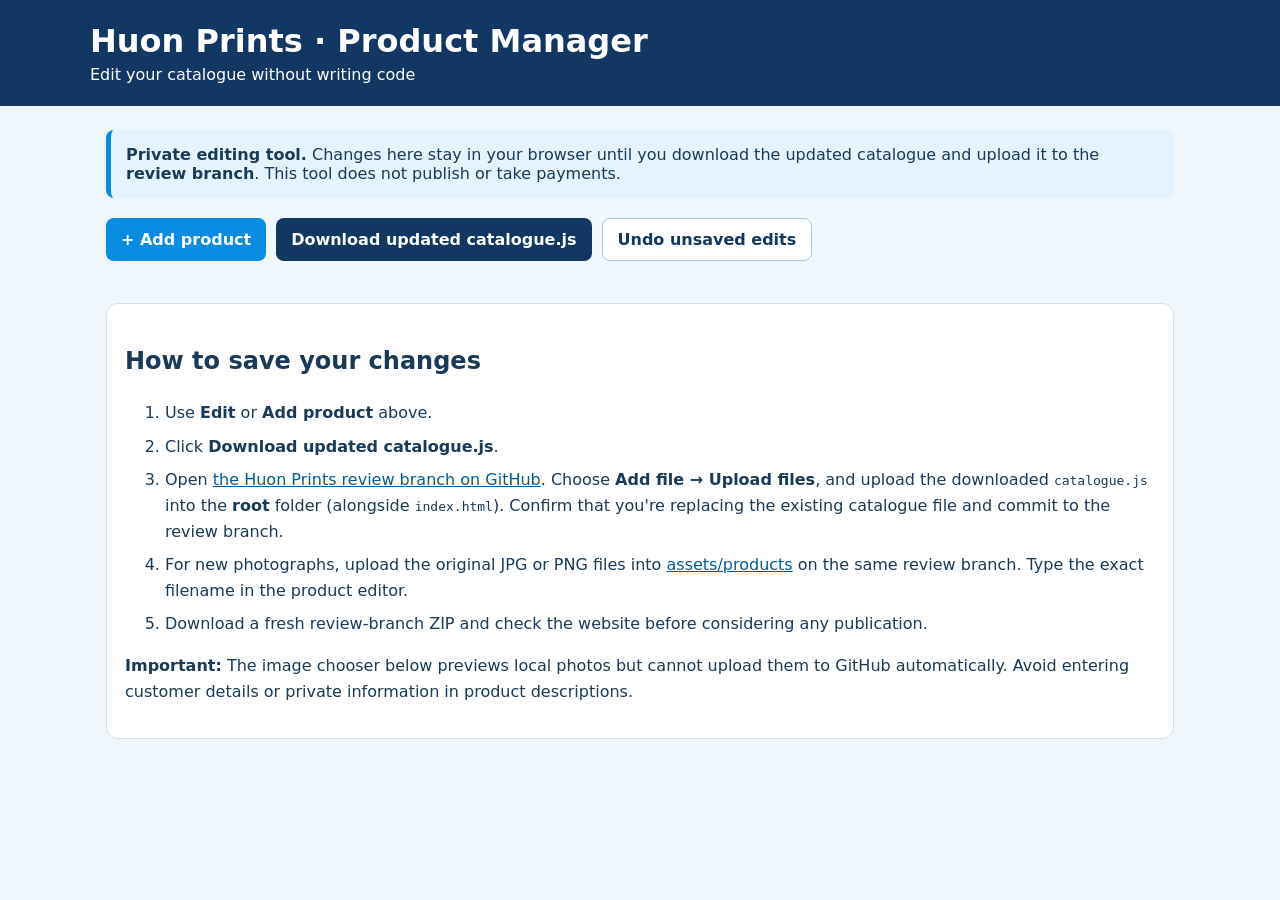
==== admin.html @ aa740446 "Add free browser-based catalogue editor to review branch" ====
<!doctype html>
<html lang="en"><head><meta charset="utf-8"><meta name="viewport" content="width=device-width,initial-scale=1"><title>Huon Prints | Product Manager</title>
<style>
:root{font-family:system-ui,-apple-system,Segoe UI,sans-serif;color:#193a59;background:#f0f7fc}*{box-sizing:border-box}body{margin:0}header{background:#123763;color:#fff;padding:22px max(16px,calc((100vw - 1100px)/2))}header h1{margin:0 0 5px}header p{margin:0}main{max-width:1100px;margin:auto;padding:24px 16px 70px}.notice{background:#e5f3ff;border-left:5px solid #078be3;padding:15px;border-radius:8px;margin-bottom:20px}.toolbar{display:flex;flex-wrap:wrap;gap:10px;margin:18px 0}.button,button{border:0;background:#078be3;color:white;padding:11px 15px;border-radius:8px;cursor:pointer;font:inherit;font-weight:650}.secondary{background:#123763}.light{background:white;color:#123763;border:1px solid #a5c7df}.danger{background:#a02937}.product-list{display:grid;grid-template-columns:repeat(auto-fit,minmax(230px,1fr));gap:14px}.tile{background:#fff;border:1px solid #cfe2ef;border-radius:12px;padding:14px;display:flex;flex-direction:column;gap:8px}.tile img{width:100%;height:150px;object-fit:contain;background:#edf6fc;border-radius:8px}.tile strong{font-size:1.05rem}.tile button{margin-top:auto}.muted{color:#58748a;font-size:.88rem}dialog{border:0;border-radius:14px;box-shadow:0 12px 60px #001b3660;width:min(650px,calc(100vw - 24px));max-height:90vh;padding:22px}dialog::backdrop{background:#001b3688}form{display:grid;gap:12px}label{display:grid;gap:5px;font-weight:650}input,select,textarea{font:inherit;border:1px solid #a6c0d2;border-radius:7px;padding:10px;width:100%}input[type=checkbox]{width:auto}input[type=file]{padding:7px}.row{display:flex;flex-wrap:wrap;gap:10px;align-items:center}.row>*{flex:1}.checkbox{display:flex;align-items:center;gap:9px}.checkbox input{flex:0}.steps{background:#fff;border:1px solid #d0e1ee;padding:18px;border-radius:12px;margin-top:24px;line-height:1.6}.steps li{margin-bottom:8px}a{color:#005c9b}#status{font-weight:650}code{overflow-wrap:anywhere}@media(max-width:520px){.row{display:grid}.row>*{width:100%}}
</style></head><body>
<header><h1>Huon Prints · Product Manager</h1><p>Edit your catalogue without writing code</p></header>
<main>
<div class="notice"><strong>Private editing tool.</strong> Changes here stay in your browser until you download the updated catalogue and upload it to the <strong>review branch</strong>. This tool does not publish or take payments.</div>
<div class="toolbar"><button id="add">+ Add product</button><button id="export" class="secondary">Download updated catalogue.js</button><button id="restore" class="light">Undo unsaved edits</button></div>
<p id="status" role="status"></p><section id="products" class="product-list" aria-label="Products"></section>
<section class="steps"><h2>How to save your changes</h2><ol><li>Use <strong>Edit</strong> or <strong>Add product</strong> above.</li><li>Click <strong>Download updated catalogue.js</strong>.</li><li>Open <a href="https://github.com/Huonprints/Huon-Prints/tree/huon-catalogue-review-20261024" target="_blank" rel="noopener">the Huon Prints review branch on GitHub</a>. Choose <strong>Add file → Upload files</strong>, and upload the downloaded <code>catalogue.js</code> into the <strong>root</strong> folder (alongside <code>index.html</code>). Confirm that you're replacing the existing catalogue file and commit to the review branch.</li><li>For new photographs, upload the original JPG or PNG files into <a href="https://github.com/Huonprints/Huon-Prints/tree/huon-catalogue-review-20261024/assets/products" target="_blank" rel="noopener">assets/products</a> on the same review branch. Type the exact filename in the product editor.</li><li>Download a fresh review-branch ZIP and check the website before considering any publication.</li></ol><p><strong>Important:</strong> The image chooser below previews local photos but cannot upload them to GitHub automatically. Avoid entering customer details or private information in product descriptions.</p></section>
</main>
<dialog id="editor"><form id="productForm"><h2 id="editorTitle">Edit product</h2>
<label>Product name<input id="name" required maxlength="120"></label>
<div class="row"><label>Category<select id="category"><option>Fidgets &amp; Toys</option><option>Home &amp; Gifts</option><option>Halloween Decorations</option><option>Christmas Decorations</option><option>Custom Prints</option></select></label><label>Price (AUD, leave blank for quote)<input id="price" type="number" min="0" step=".01"></label></div>
<label>Description<textarea id="description" rows="3" required></textarea></label>
<label class="checkbox"><input id="available" type="checkbox" checked> Available to order (untick for sold out)</label>
<label>Main photo filename in assets/products<input id="photo" placeholder="twisty-fidget.jpg"></label>
<label>Additional photo filenames (one per line)<textarea id="gallery" rows="3" placeholder="photo-side.jpg&#10;photo-detail.jpg"></textarea></label>
<label>Preview a local photo (does not upload it)<input id="previewFile" type="file" accept="image/png,image/jpeg,image/webp"></label>
<img id="preview" alt="Local photograph preview" hidden style="max-width:100%;max-height:170px;object-fit:contain">
<div class="row"><label>Bundle quantity (optional)<input id="bundleQty" type="number" min="2" step="1"></label><label>Bundle price (AUD)<input id="bundlePrice" type="number" min="0" step=".01"></label></div>
<label>Video URL (optional)<input id="video" type="url" placeholder="https://..."></label>
<div class="row"><button type="submit">Save product</button><button id="cancel" type="button" class="light">Cancel</button><button id="remove" type="button" class="danger">Remove product</button></div>
</form></dialog>
<script src="catalogue.js"></script><script src="admin.js"></script></body></html>
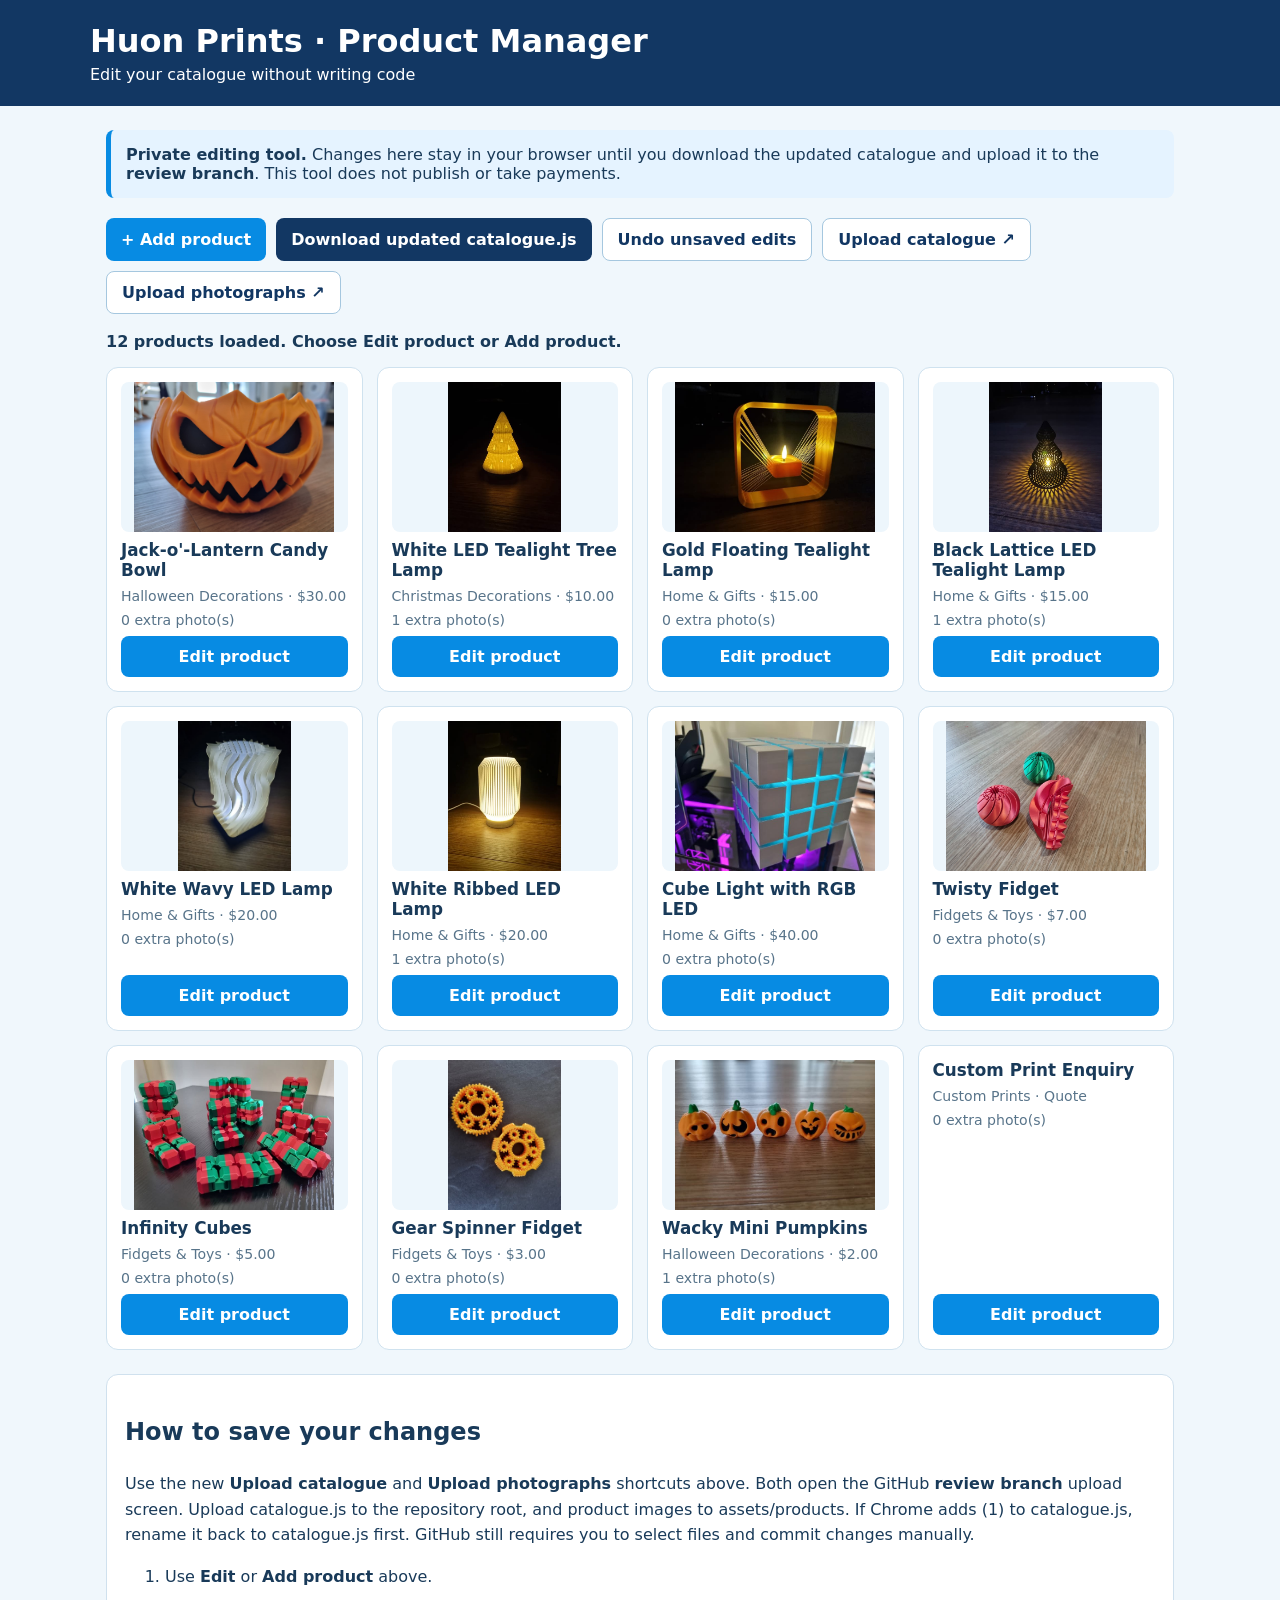
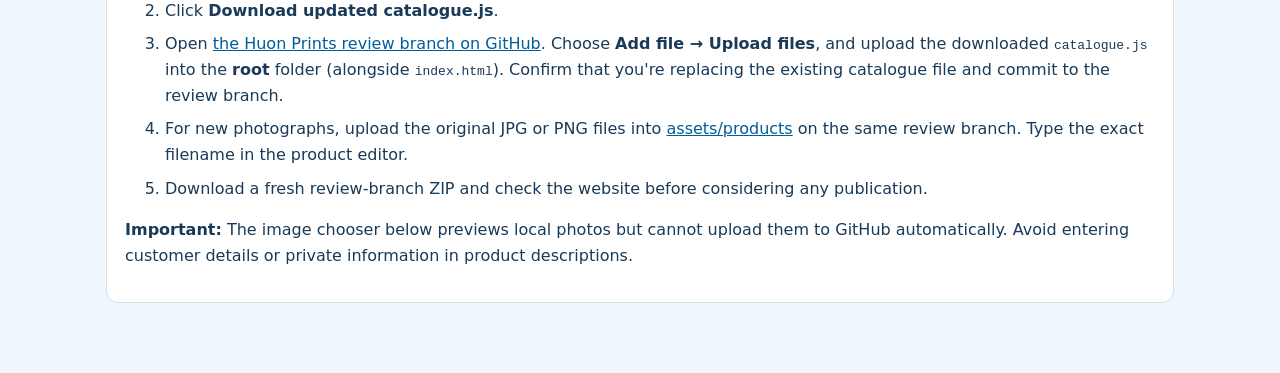
==== commit 85def2f9: "Add review branch upload shortcuts to product manager" ====
--- a/admin.html
+++ b/admin.html
@@ -1,14 +1,14 @@
 <!doctype html>
 <html lang="en"><head><meta charset="utf-8"><meta name="viewport" content="width=device-width,initial-scale=1"><title>Huon Prints | Product Manager</title>
 <style>
-:root{font-family:system-ui,-apple-system,Segoe UI,sans-serif;color:#193a59;background:#f0f7fc}*{box-sizing:border-box}body{margin:0}header{background:#123763;color:#fff;padding:22px max(16px,calc((100vw - 1100px)/2))}header h1{margin:0 0 5px}header p{margin:0}main{max-width:1100px;margin:auto;padding:24px 16px 70px}.notice{background:#e5f3ff;border-left:5px solid #078be3;padding:15px;border-radius:8px;margin-bottom:20px}.toolbar{display:flex;flex-wrap:wrap;gap:10px;margin:18px 0}.button,button{border:0;background:#078be3;color:white;padding:11px 15px;border-radius:8px;cursor:pointer;font:inherit;font-weight:650}.secondary{background:#123763}.light{background:white;color:#123763;border:1px solid #a5c7df}.danger{background:#a02937}.product-list{display:grid;grid-template-columns:repeat(auto-fit,minmax(230px,1fr));gap:14px}.tile{background:#fff;border:1px solid #cfe2ef;border-radius:12px;padding:14px;display:flex;flex-direction:column;gap:8px}.tile img{width:100%;height:150px;object-fit:contain;background:#edf6fc;border-radius:8px}.tile strong{font-size:1.05rem}.tile button{margin-top:auto}.muted{color:#58748a;font-size:.88rem}dialog{border:0;border-radius:14px;box-shadow:0 12px 60px #001b3660;width:min(650px,calc(100vw - 24px));max-height:90vh;padding:22px}dialog::backdrop{background:#001b3688}form{display:grid;gap:12px}label{display:grid;gap:5px;font-weight:650}input,select,textarea{font:inherit;border:1px solid #a6c0d2;border-radius:7px;padding:10px;width:100%}input[type=checkbox]{width:auto}input[type=file]{padding:7px}.row{display:flex;flex-wrap:wrap;gap:10px;align-items:center}.row>*{flex:1}.checkbox{display:flex;align-items:center;gap:9px}.checkbox input{flex:0}.steps{background:#fff;border:1px solid #d0e1ee;padding:18px;border-radius:12px;margin-top:24px;line-height:1.6}.steps li{margin-bottom:8px}a{color:#005c9b}#status{font-weight:650}code{overflow-wrap:anywhere}@media(max-width:520px){.row{display:grid}.row>*{width:100%}}
+:root{font-family:system-ui,-apple-system,Segoe UI,sans-serif;color:#193a59;background:#f0f7fc}*{box-sizing:border-box}body{margin:0}header{background:#123763;color:#fff;padding:22px max(16px,calc((100vw - 1100px)/2))}header h1{margin:0 0 5px}header p{margin:0}main{max-width:1100px;margin:auto;padding:24px 16px 70px}.notice{background:#e5f3ff;border-left:5px solid #078be3;padding:15px;border-radius:8px;margin-bottom:20px}.toolbar{display:flex;flex-wrap:wrap;gap:10px;margin:18px 0}.button,button{border:0;background:#078be3;color:white;padding:11px 15px;border-radius:8px;cursor:pointer;font:inherit;font-weight:650}.toolbar a.button{display:inline-flex;align-items:center;text-decoration:none;font-weight:650}.secondary{background:#123763}.light{background:white;color:#123763;border:1px solid #a5c7df}.danger{background:#a02937}.product-list{display:grid;grid-template-columns:repeat(auto-fit,minmax(230px,1fr));gap:14px}.tile{background:#fff;border:1px solid #cfe2ef;border-radius:12px;padding:14px;display:flex;flex-direction:column;gap:8px}.tile img{width:100%;height:150px;object-fit:contain;background:#edf6fc;border-radius:8px}.tile strong{font-size:1.05rem}.tile button{margin-top:auto}.muted{color:#58748a;font-size:.88rem}dialog{border:0;border-radius:14px;box-shadow:0 12px 60px #001b3660;width:min(650px,calc(100vw - 24px));max-height:90vh;padding:22px}dialog::backdrop{background:#001b3688}form{display:grid;gap:12px}label{display:grid;gap:5px;font-weight:650}input,select,textarea{font:inherit;border:1px solid #a6c0d2;border-radius:7px;padding:10px;width:100%}input[type=checkbox]{width:auto}input[type=file]{padding:7px}.row{display:flex;flex-wrap:wrap;gap:10px;align-items:center}.row>*{flex:1}.checkbox{display:flex;align-items:center;gap:9px}.checkbox input{flex:0}.steps{background:#fff;border:1px solid #d0e1ee;padding:18px;border-radius:12px;margin-top:24px;line-height:1.6}.steps li{margin-bottom:8px}a{color:#005c9b}#status{font-weight:650}code{overflow-wrap:anywhere}@media(max-width:520px){.row{display:grid}.row>*{width:100%}}
 </style></head><body>
 <header><h1>Huon Prints · Product Manager</h1><p>Edit your catalogue without writing code</p></header>
 <main>
 <div class="notice"><strong>Private editing tool.</strong> Changes here stay in your browser until you download the updated catalogue and upload it to the <strong>review branch</strong>. This tool does not publish or take payments.</div>
-<div class="toolbar"><button id="add">+ Add product</button><button id="export" class="secondary">Download updated catalogue.js</button><button id="restore" class="light">Undo unsaved edits</button></div>
+<div class="toolbar"><button id="add">+ Add product</button><button id="export" class="secondary">Download updated catalogue.js</button><button id="restore" class="light">Undo unsaved edits</button><a class="button light" href="https://github.com/Huonprints/Huon-Prints/upload/huon-catalogue-review-20261024" target="_blank" rel="noopener">Upload catalogue ↗</a><a class="button light" href="https://github.com/Huonprints/Huon-Prints/upload/huon-catalogue-review-20261024/assets/products" target="_blank" rel="noopener">Upload photographs ↗</a></div>
 <p id="status" role="status"></p><section id="products" class="product-list" aria-label="Products"></section>
-<section class="steps"><h2>How to save your changes</h2><ol><li>Use <strong>Edit</strong> or <strong>Add product</strong> above.</li><li>Click <strong>Download updated catalogue.js</strong>.</li><li>Open <a href="https://github.com/Huonprints/Huon-Prints/tree/huon-catalogue-review-20261024" target="_blank" rel="noopener">the Huon Prints review branch on GitHub</a>. Choose <strong>Add file → Upload files</strong>, and upload the downloaded <code>catalogue.js</code> into the <strong>root</strong> folder (alongside <code>index.html</code>). Confirm that you're replacing the existing catalogue file and commit to the review branch.</li><li>For new photographs, upload the original JPG or PNG files into <a href="https://github.com/Huonprints/Huon-Prints/tree/huon-catalogue-review-20261024/assets/products" target="_blank" rel="noopener">assets/products</a> on the same review branch. Type the exact filename in the product editor.</li><li>Download a fresh review-branch ZIP and check the website before considering any publication.</li></ol><p><strong>Important:</strong> The image chooser below previews local photos but cannot upload them to GitHub automatically. Avoid entering customer details or private information in product descriptions.</p></section>
+<section class="steps"><h2>How to save your changes</h2><p>Use the new <strong>Upload catalogue</strong> and <strong>Upload photographs</strong> shortcuts above. Both open the GitHub <strong>review branch</strong> upload screen. Upload catalogue.js to the repository root, and product images to assets/products. If Chrome adds (1) to catalogue.js, rename it back to catalogue.js first. GitHub still requires you to select files and commit changes manually.</p><ol><li>Use <strong>Edit</strong> or <strong>Add product</strong> above.</li><li>Click <strong>Download updated catalogue.js</strong>.</li><li>Open <a href="https://github.com/Huonprints/Huon-Prints/tree/huon-catalogue-review-20261024" target="_blank" rel="noopener">the Huon Prints review branch on GitHub</a>. Choose <strong>Add file → Upload files</strong>, and upload the downloaded <code>catalogue.js</code> into the <strong>root</strong> folder (alongside <code>index.html</code>). Confirm that you're replacing the existing catalogue file and commit to the review branch.</li><li>For new photographs, upload the original JPG or PNG files into <a href="https://github.com/Huonprints/Huon-Prints/tree/huon-catalogue-review-20261024/assets/products" target="_blank" rel="noopener">assets/products</a> on the same review branch. Type the exact filename in the product editor.</li><li>Download a fresh review-branch ZIP and check the website before considering any publication.</li></ol><p><strong>Important:</strong> The image chooser below previews local photos but cannot upload them to GitHub automatically. Avoid entering customer details or private information in product descriptions.</p></section>
 </main>
 <dialog id="editor"><form id="productForm"><h2 id="editorTitle">Edit product</h2>
 <label>Product name<input id="name" required maxlength="120"></label>
@@ -17,8 +17,8 @@
 <label class="checkbox"><input id="available" type="checkbox" checked> Available to order (untick for sold out)</label>
 <label>Main photo filename in assets/products<input id="photo" placeholder="twisty-fidget.jpg"></label>
 <label>Additional photo filenames (one per line)<textarea id="gallery" rows="3" placeholder="photo-side.jpg&#10;photo-detail.jpg"></textarea></label>
-<label>Preview a local photo (does not upload it)<input id="previewFile" type="file" accept="image/png,image/jpeg,image/webp"></label>
-<img id="preview" alt="Local photograph preview" hidden style="max-width:100%;max-height:170px;object-fit:contain">
+<label>Choose main photograph (fills filename automatically; upload separately)<input id="previewFile" type="file" accept="image/png,image/jpeg,image/webp"></label>
+<p class="muted" id="photoHelp">Choosing a photograph fills its filename, but does not upload it.</p><img id="preview" alt="Local photograph preview" hidden style="max-width:100%;max-height:170px;object-fit:contain">
 <div class="row"><label>Bundle quantity (optional)<input id="bundleQty" type="number" min="2" step="1"></label><label>Bundle price (AUD)<input id="bundlePrice" type="number" min="0" step=".01"></label></div>
 <label>Video URL (optional)<input id="video" type="url" placeholder="https://..."></label>
 <div class="row"><button type="submit">Save product</button><button id="cancel" type="button" class="light">Cancel</button><button id="remove" type="button" class="danger">Remove product</button></div>
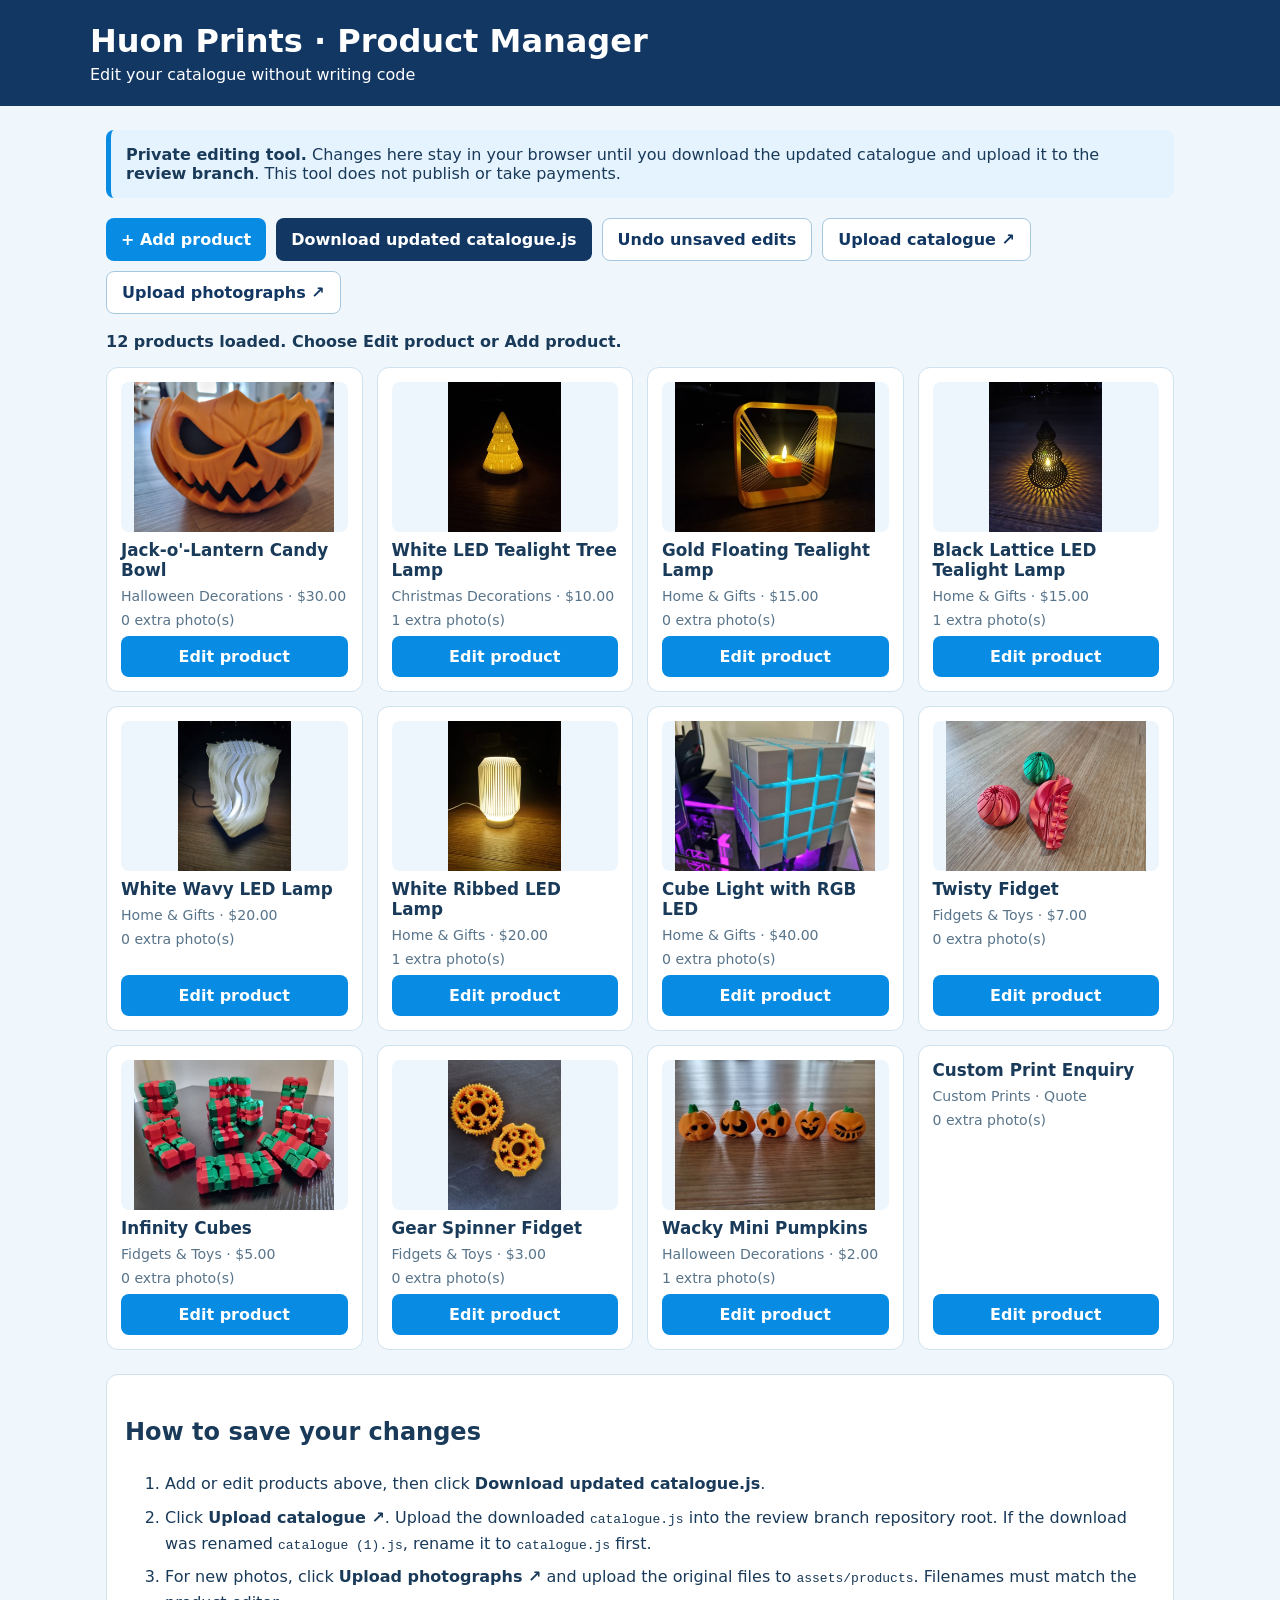
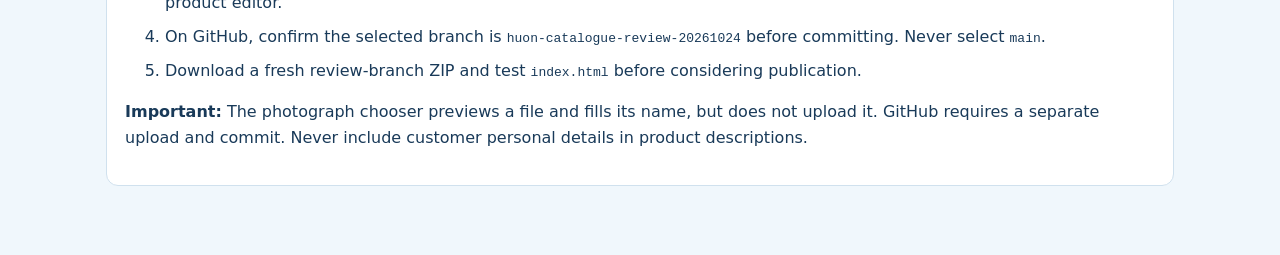
==== commit 42e52fcf: "Consolidate safe review-branch upload instructions" ====
--- a/admin.html
+++ b/admin.html
@@ -8,7 +8,7 @@
 <div class="notice"><strong>Private editing tool.</strong> Changes here stay in your browser until you download the updated catalogue and upload it to the <strong>review branch</strong>. This tool does not publish or take payments.</div>
 <div class="toolbar"><button id="add">+ Add product</button><button id="export" class="secondary">Download updated catalogue.js</button><button id="restore" class="light">Undo unsaved edits</button><a class="button light" href="https://github.com/Huonprints/Huon-Prints/upload/huon-catalogue-review-20261024" target="_blank" rel="noopener">Upload catalogue ↗</a><a class="button light" href="https://github.com/Huonprints/Huon-Prints/upload/huon-catalogue-review-20261024/assets/products" target="_blank" rel="noopener">Upload photographs ↗</a></div>
 <p id="status" role="status"></p><section id="products" class="product-list" aria-label="Products"></section>
-<section class="steps"><h2>How to save your changes</h2><p>Use the new <strong>Upload catalogue</strong> and <strong>Upload photographs</strong> shortcuts above. Both open the GitHub <strong>review branch</strong> upload screen. Upload catalogue.js to the repository root, and product images to assets/products. If Chrome adds (1) to catalogue.js, rename it back to catalogue.js first. GitHub still requires you to select files and commit changes manually.</p><ol><li>Use <strong>Edit</strong> or <strong>Add product</strong> above.</li><li>Click <strong>Download updated catalogue.js</strong>.</li><li>Open <a href="https://github.com/Huonprints/Huon-Prints/tree/huon-catalogue-review-20261024" target="_blank" rel="noopener">the Huon Prints review branch on GitHub</a>. Choose <strong>Add file → Upload files</strong>, and upload the downloaded <code>catalogue.js</code> into the <strong>root</strong> folder (alongside <code>index.html</code>). Confirm that you're replacing the existing catalogue file and commit to the review branch.</li><li>For new photographs, upload the original JPG or PNG files into <a href="https://github.com/Huonprints/Huon-Prints/tree/huon-catalogue-review-20261024/assets/products" target="_blank" rel="noopener">assets/products</a> on the same review branch. Type the exact filename in the product editor.</li><li>Download a fresh review-branch ZIP and check the website before considering any publication.</li></ol><p><strong>Important:</strong> The image chooser below previews local photos but cannot upload them to GitHub automatically. Avoid entering customer details or private information in product descriptions.</p></section>
+<section class="steps"><h2>How to save your changes</h2><ol><li>Add or edit products above, then click <strong>Download updated catalogue.js</strong>.</li><li>Click <strong>Upload catalogue ↗</strong>. Upload the downloaded <code>catalogue.js</code> into the review branch repository root. If the download was renamed <code>catalogue (1).js</code>, rename it to <code>catalogue.js</code> first.</li><li>For new photos, click <strong>Upload photographs ↗</strong> and upload the original files to <code>assets/products</code>. Filenames must match the product editor.</li><li>On GitHub, confirm the selected branch is <code>huon-catalogue-review-20261024</code> before committing. Never select <code>main</code>.</li><li>Download a fresh review-branch ZIP and test <code>index.html</code> before considering publication.</li></ol><p><strong>Important:</strong> The photograph chooser previews a file and fills its name, but does not upload it. GitHub requires a separate upload and commit. Never include customer personal details in product descriptions.</p></section>
 </main>
 <dialog id="editor"><form id="productForm"><h2 id="editorTitle">Edit product</h2>
 <label>Product name<input id="name" required maxlength="120"></label>
